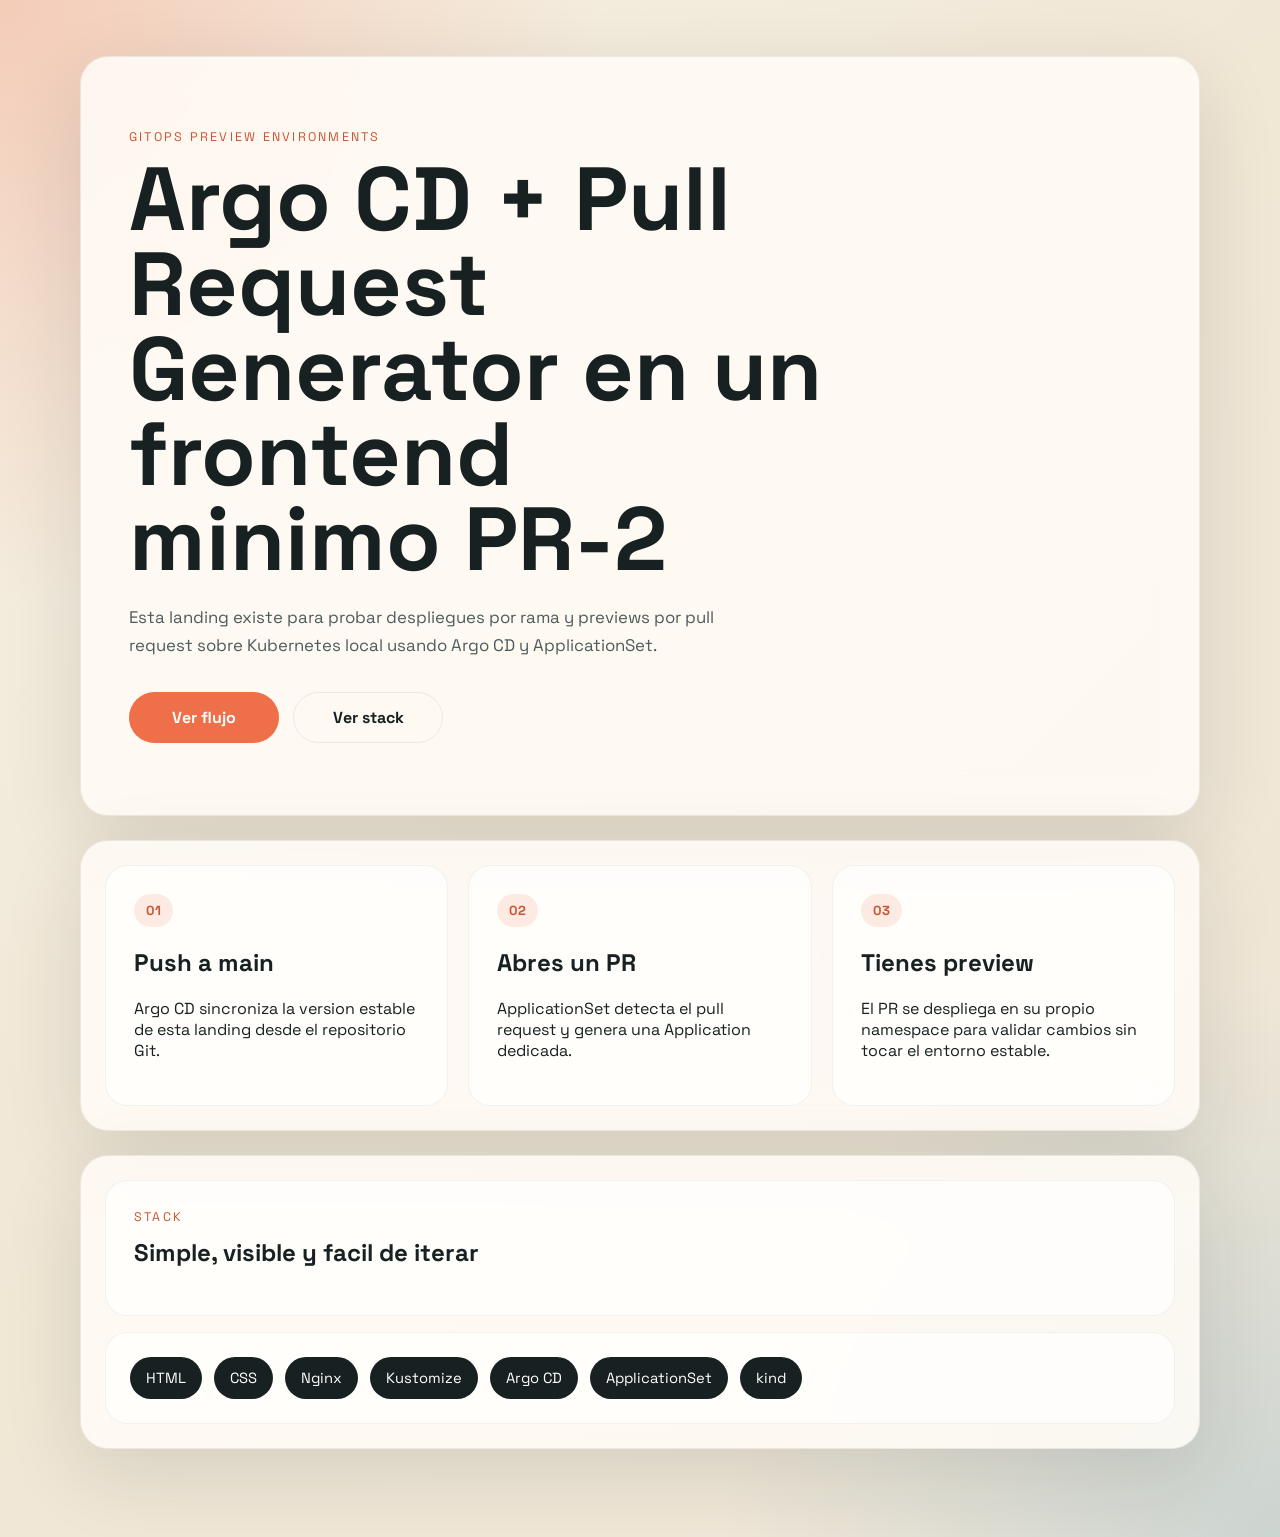
==== site/index.html @ 263b5add "Refactor landing repo for generated GitOps delivery" ====
<!doctype html>
<html lang="en">
  <head>
    <meta charset="UTF-8" />
    <meta name="viewport" content="width=device-width, initial-scale=1.0" />
    <title>Argo PR Generator POC</title>
    <link rel="preconnect" href="https://fonts.googleapis.com" />
    <link rel="preconnect" href="https://fonts.gstatic.com" crossorigin />
    <link
      href="https://fonts.googleapis.com/css2?family=Space+Grotesk:wght@400;500;700&display=swap"
      rel="stylesheet"
    />
    <link rel="stylesheet" href="./style.css" />
  </head>
  <body>
    <main class="shell">
      <section class="hero">
        <p class="eyebrow">GitOps Preview Environments </p>
        <h1>Argo CD + Pull Request Generator en un frontend minimo PR-2</h1>
        <p class="lede">
          Esta landing existe para probar despliegues por rama y previews por pull
          request sobre Kubernetes local usando Argo CD y ApplicationSet.
        </p>

        <div class="actions">
          <a class="button button-primary" href="#flow">Ver flujo</a>
          <a class="button button-secondary" href="#stack">Ver stack</a>
        </div>
      </section>

      <section id="flow" class="panel grid">
        <article>
          <span class="step">01</span>
          <h2>Push a main</h2>
          <p>
            Argo CD sincroniza la version estable de esta landing desde el
            repositorio Git.
          </p>
        </article>
        <article>
          <span class="step">02</span>
          <h2>Abres un PR</h2>
          <p>
            ApplicationSet detecta el pull request y genera una Application
            dedicada.
          </p>
        </article>
        <article>
          <span class="step">03</span>
          <h2>Tienes preview</h2>
          <p>
            El PR se despliega en su propio namespace para validar cambios sin
            tocar el entorno estable.
          </p>
        </article>
      </section>

      <section id="stack" class="panel">
        <div class="stack-header">
          <p class="eyebrow">Stack</p>
          <h2>Simple, visible y facil de iterar</h2>
        </div>
        <div class="pill-row">
          <span>HTML</span>
          <span>CSS</span>
          <span>Nginx</span>
          <span>Kustomize</span>
          <span>Argo CD</span>
          <span>ApplicationSet</span>
          <span>kind</span>
        </div>
      </section>
    </main>
  </body>
</html>
---- site/style.css ----
:root {
  --bg: #f5efe2;
  --surface: rgba(255, 252, 246, 0.88);
  --text: #172121;
  --muted: #4c5b5c;
  --accent: #ef6f48;
  --accent-dark: #c85635;
  --border: rgba(23, 33, 33, 0.08);
  --shadow: 0 24px 80px rgba(23, 33, 33, 0.12);
}

* {
  box-sizing: border-box;
}

html {
  scroll-behavior: smooth;
}

body {
  margin: 0;
  min-height: 100vh;
  font-family: "Space Grotesk", sans-serif;
  color: var(--text);
  background:
    radial-gradient(circle at top left, rgba(239, 111, 72, 0.28), transparent 30%),
    radial-gradient(circle at bottom right, rgba(22, 121, 171, 0.16), transparent 28%),
    linear-gradient(135deg, #f6f0e4 0%, #f0e7d5 48%, #efe6d8 100%);
}

.shell {
  width: min(1120px, calc(100% - 32px));
  margin: 0 auto;
  padding: 56px 0 88px;
}

.hero,
.panel {
  background: var(--surface);
  backdrop-filter: blur(18px);
  border: 1px solid var(--border);
  border-radius: 28px;
  box-shadow: var(--shadow);
}

.hero {
  padding: 72px 48px;
}

.eyebrow {
  margin: 0 0 12px;
  letter-spacing: 0.18em;
  text-transform: uppercase;
  font-size: 0.78rem;
  color: var(--accent-dark);
}

h1,
h2,
p {
  margin-top: 0;
}

h1 {
  max-width: 12ch;
  margin-bottom: 20px;
  font-size: clamp(3rem, 7vw, 5.8rem);
  line-height: 0.95;
}

.lede {
  max-width: 650px;
  margin-bottom: 32px;
  font-size: 1.05rem;
  line-height: 1.7;
  color: var(--muted);
}

.actions {
  display: flex;
  gap: 14px;
  flex-wrap: wrap;
}

.button {
  display: inline-flex;
  align-items: center;
  justify-content: center;
  min-width: 150px;
  padding: 14px 20px;
  border-radius: 999px;
  text-decoration: none;
  font-weight: 700;
  transition:
    transform 180ms ease,
    background-color 180ms ease,
    color 180ms ease;
}

.button:hover {
  transform: translateY(-2px);
}

.button-primary {
  background: var(--accent);
  color: #fff;
}

.button-secondary {
  border: 1px solid var(--border);
  color: var(--text);
}

.grid {
  display: grid;
  grid-template-columns: repeat(3, minmax(0, 1fr));
  gap: 20px;
  margin-top: 24px;
  padding: 24px;
}

.grid article,
.stack-header,
.pill-row {
  background: rgba(255, 255, 255, 0.72);
  border-radius: 22px;
  border: 1px solid rgba(23, 33, 33, 0.06);
}

.grid article {
  padding: 28px;
}

.step {
  display: inline-flex;
  margin-bottom: 20px;
  padding: 8px 12px;
  border-radius: 999px;
  background: rgba(239, 111, 72, 0.14);
  color: var(--accent-dark);
  font-size: 0.82rem;
  font-weight: 700;
}

.panel {
  margin-top: 24px;
  padding: 24px;
}

.stack-header {
  padding: 28px;
  margin-bottom: 16px;
}

.pill-row {
  display: flex;
  flex-wrap: wrap;
  gap: 12px;
  padding: 24px;
}

.pill-row span {
  display: inline-flex;
  padding: 12px 16px;
  border-radius: 999px;
  background: #172121;
  color: #fff;
  font-size: 0.92rem;
}

@media (max-width: 820px) {
  .hero {
    padding: 40px 24px;
  }

  .grid {
    grid-template-columns: 1fr;
  }
}
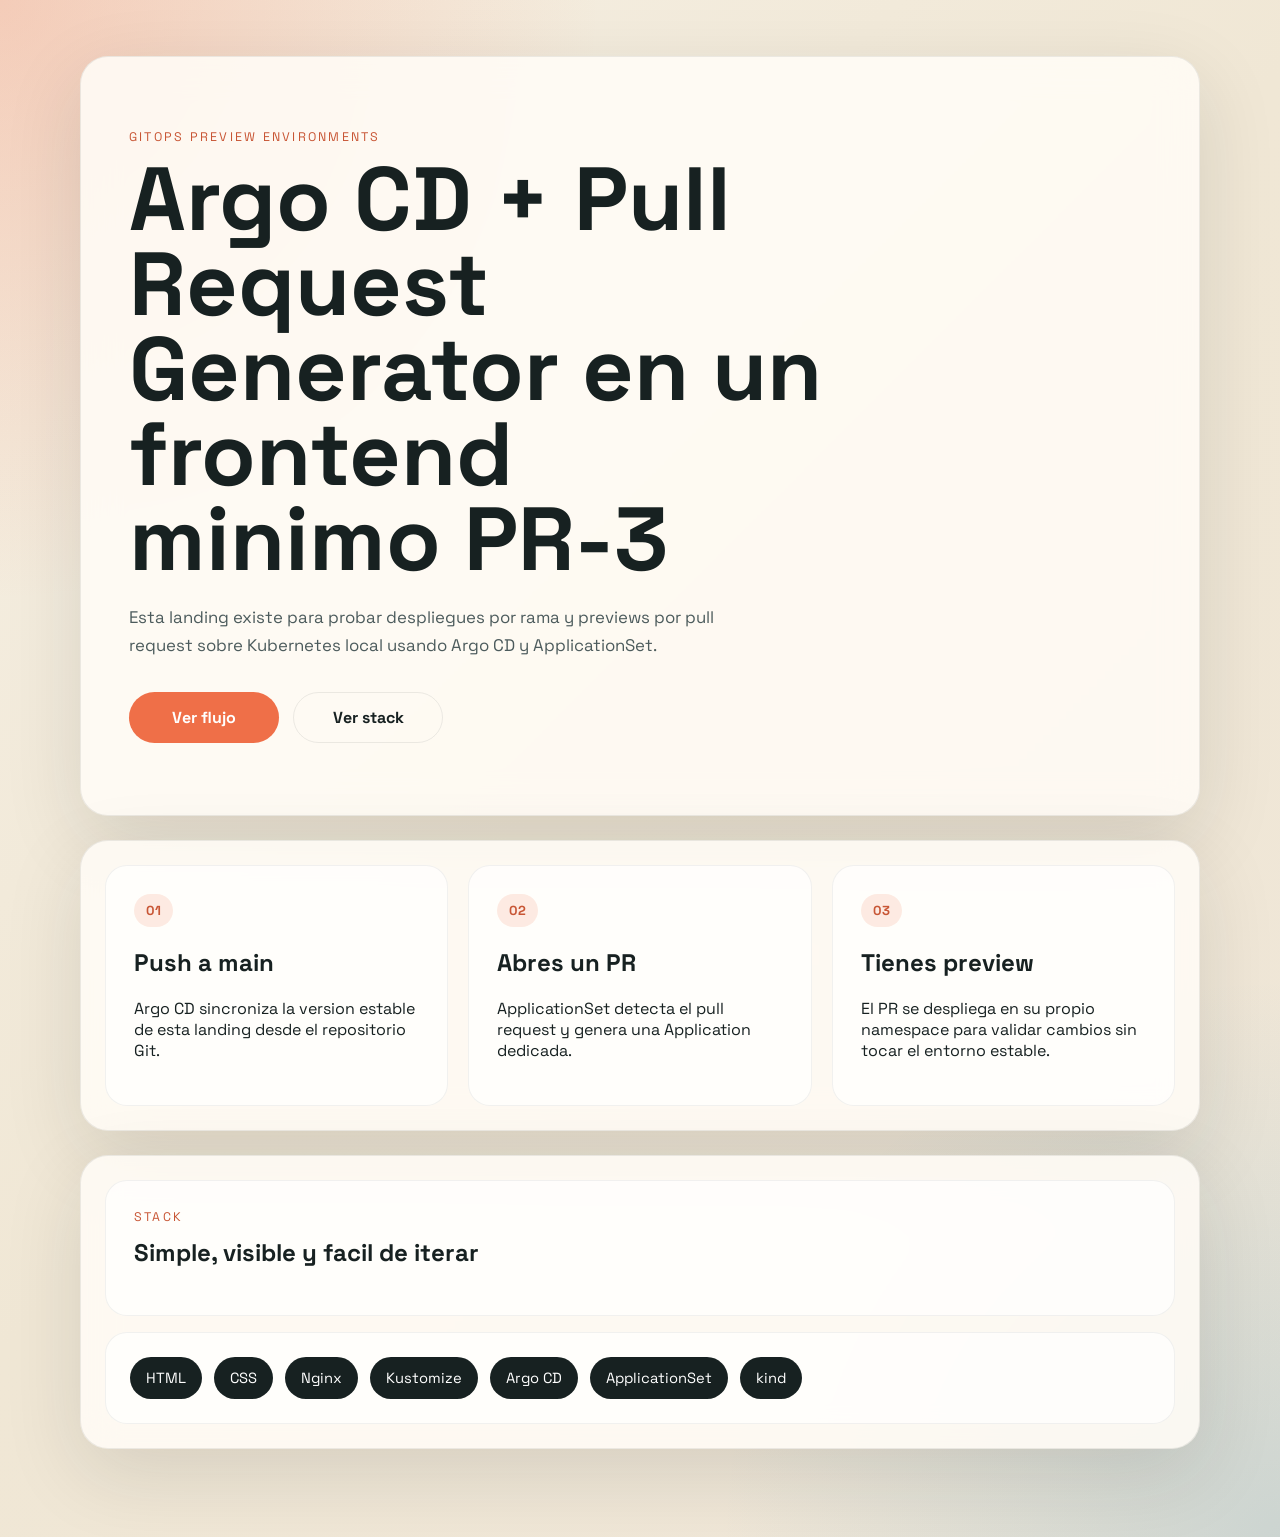
==== commit 78d62150: "Update index.html to reflect PR-3 in the title" ====
--- a/site/index.html
+++ b/site/index.html
@@ -16,7 +16,7 @@
     <main class="shell">
       <section class="hero">
         <p class="eyebrow">GitOps Preview Environments </p>
-        <h1>Argo CD + Pull Request Generator en un frontend minimo PR-2</h1>
+        <h1>Argo CD + Pull Request Generator en un frontend minimo PR-3</h1>
         <p class="lede">
           Esta landing existe para probar despliegues por rama y previews por pull
           request sobre Kubernetes local usando Argo CD y ApplicationSet.
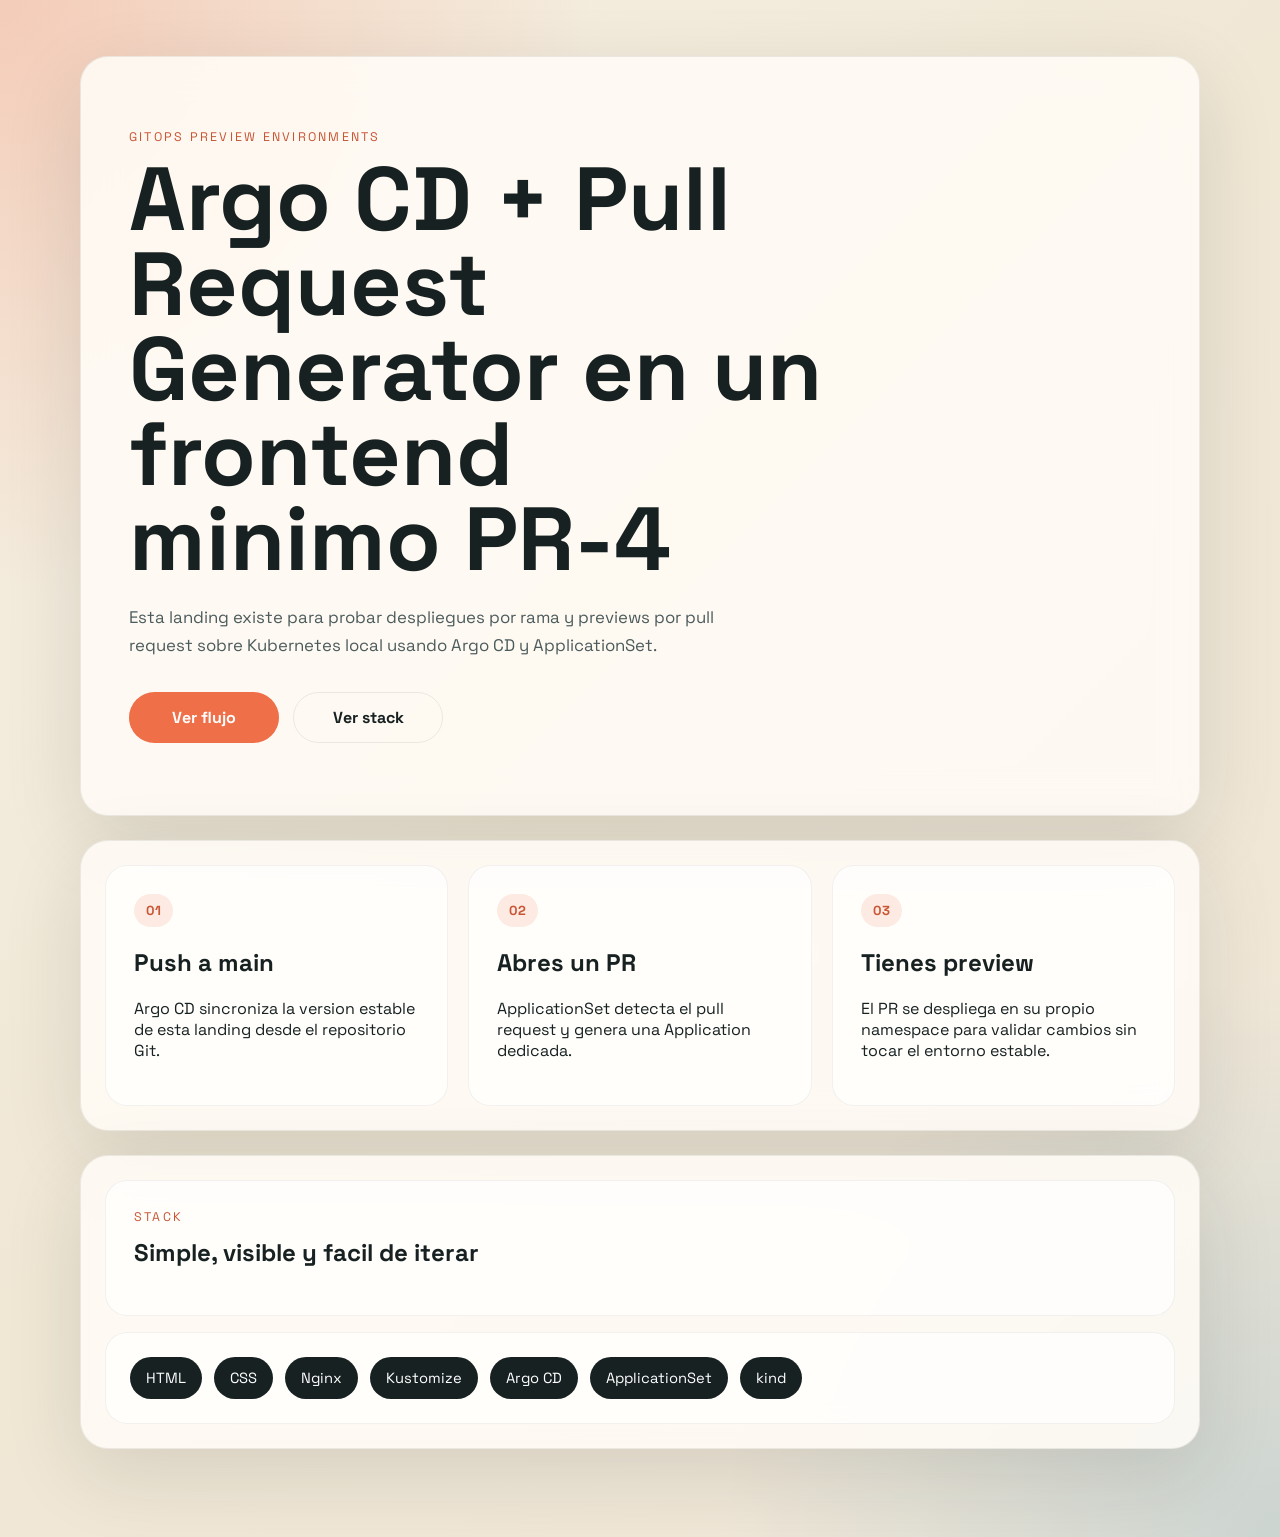
==== commit 921bee78: "Update index.html to reflect changes for PR-4 in the GitOps Preview Environments" ====
--- a/site/index.html
+++ b/site/index.html
@@ -16,7 +16,7 @@
     <main class="shell">
       <section class="hero">
         <p class="eyebrow">GitOps Preview Environments </p>
-        <h1>Argo CD + Pull Request Generator en un frontend minimo PR-3</h1>
+        <h1>Argo CD + Pull Request Generator en un frontend minimo PR-4</h1>
         <p class="lede">
           Esta landing existe para probar despliegues por rama y previews por pull
           request sobre Kubernetes local usando Argo CD y ApplicationSet.
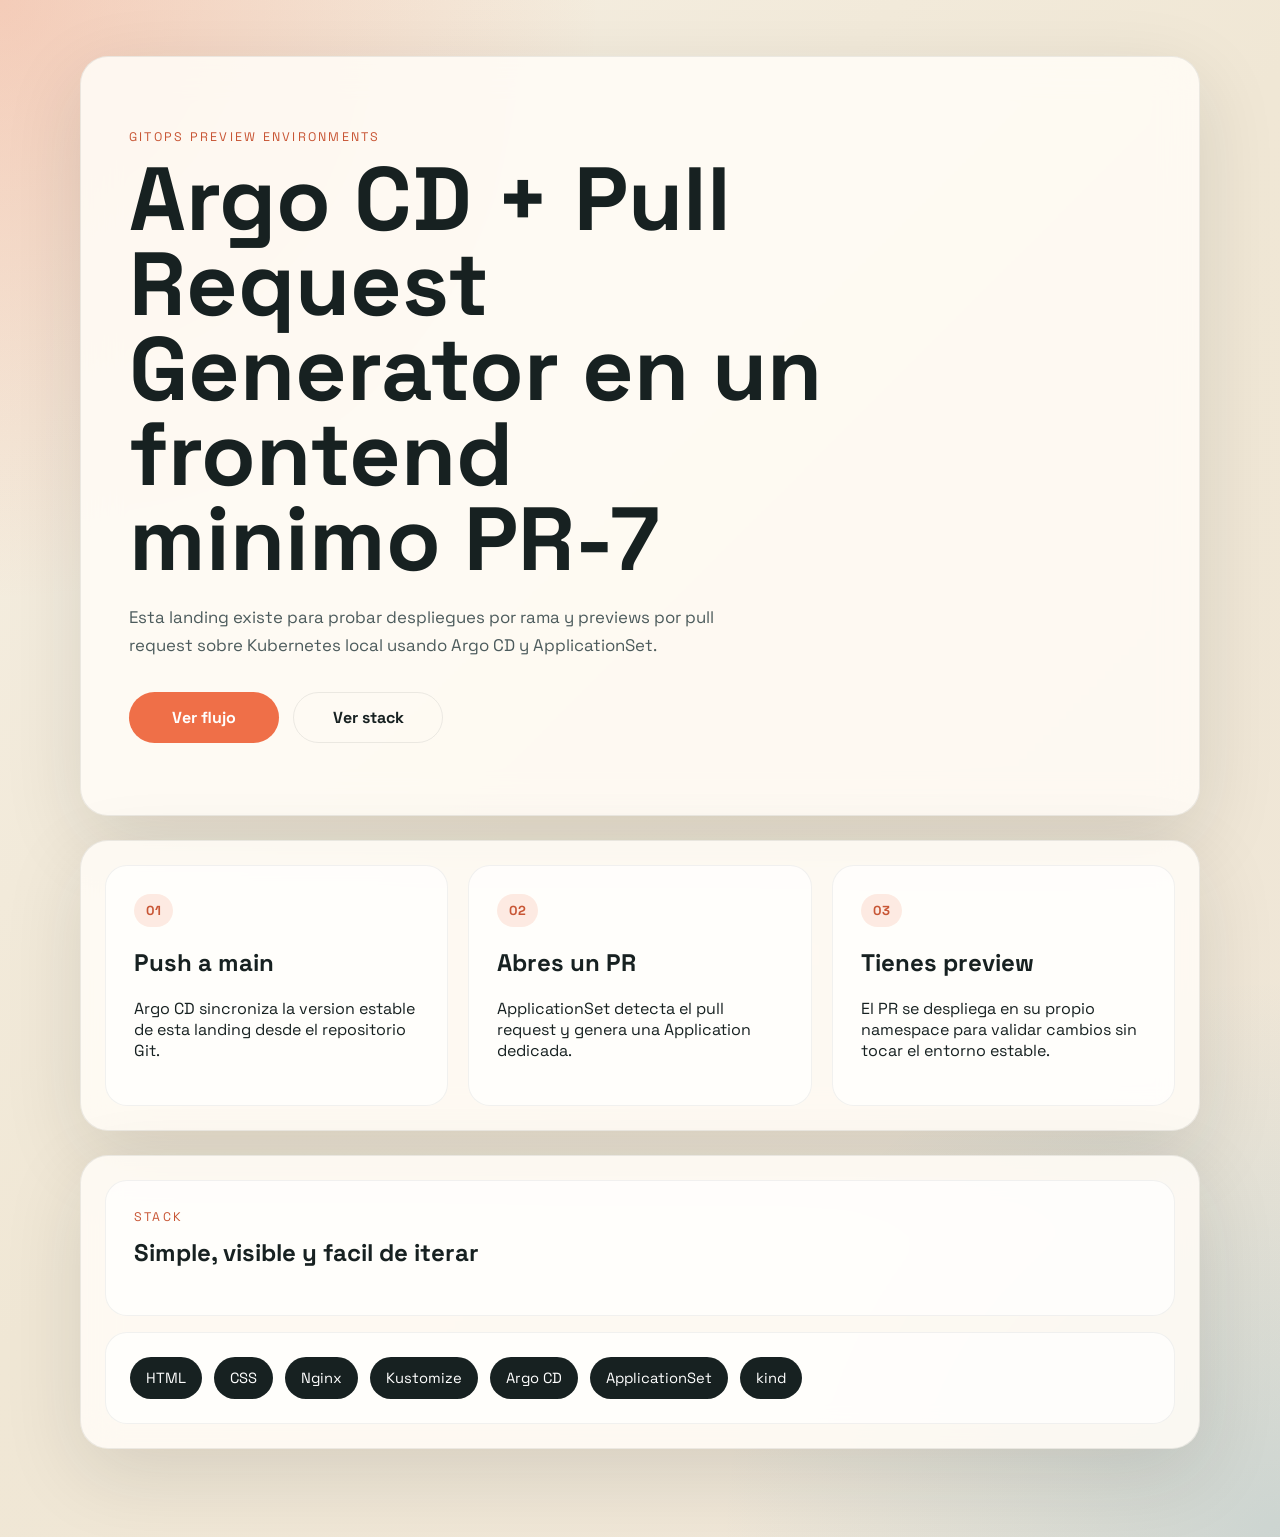
==== commit 6fd8a653: "Update index.html to reflect PR-7 in the title" ====
--- a/site/index.html
+++ b/site/index.html
@@ -16,7 +16,7 @@
     <main class="shell">
       <section class="hero">
         <p class="eyebrow">GitOps Preview Environments </p>
-        <h1>Argo CD + Pull Request Generator en un frontend minimo PR-4</h1>
+        <h1>Argo CD + Pull Request Generator en un frontend minimo PR-7</h1>
         <p class="lede">
           Esta landing existe para probar despliegues por rama y previews por pull
           request sobre Kubernetes local usando Argo CD y ApplicationSet.
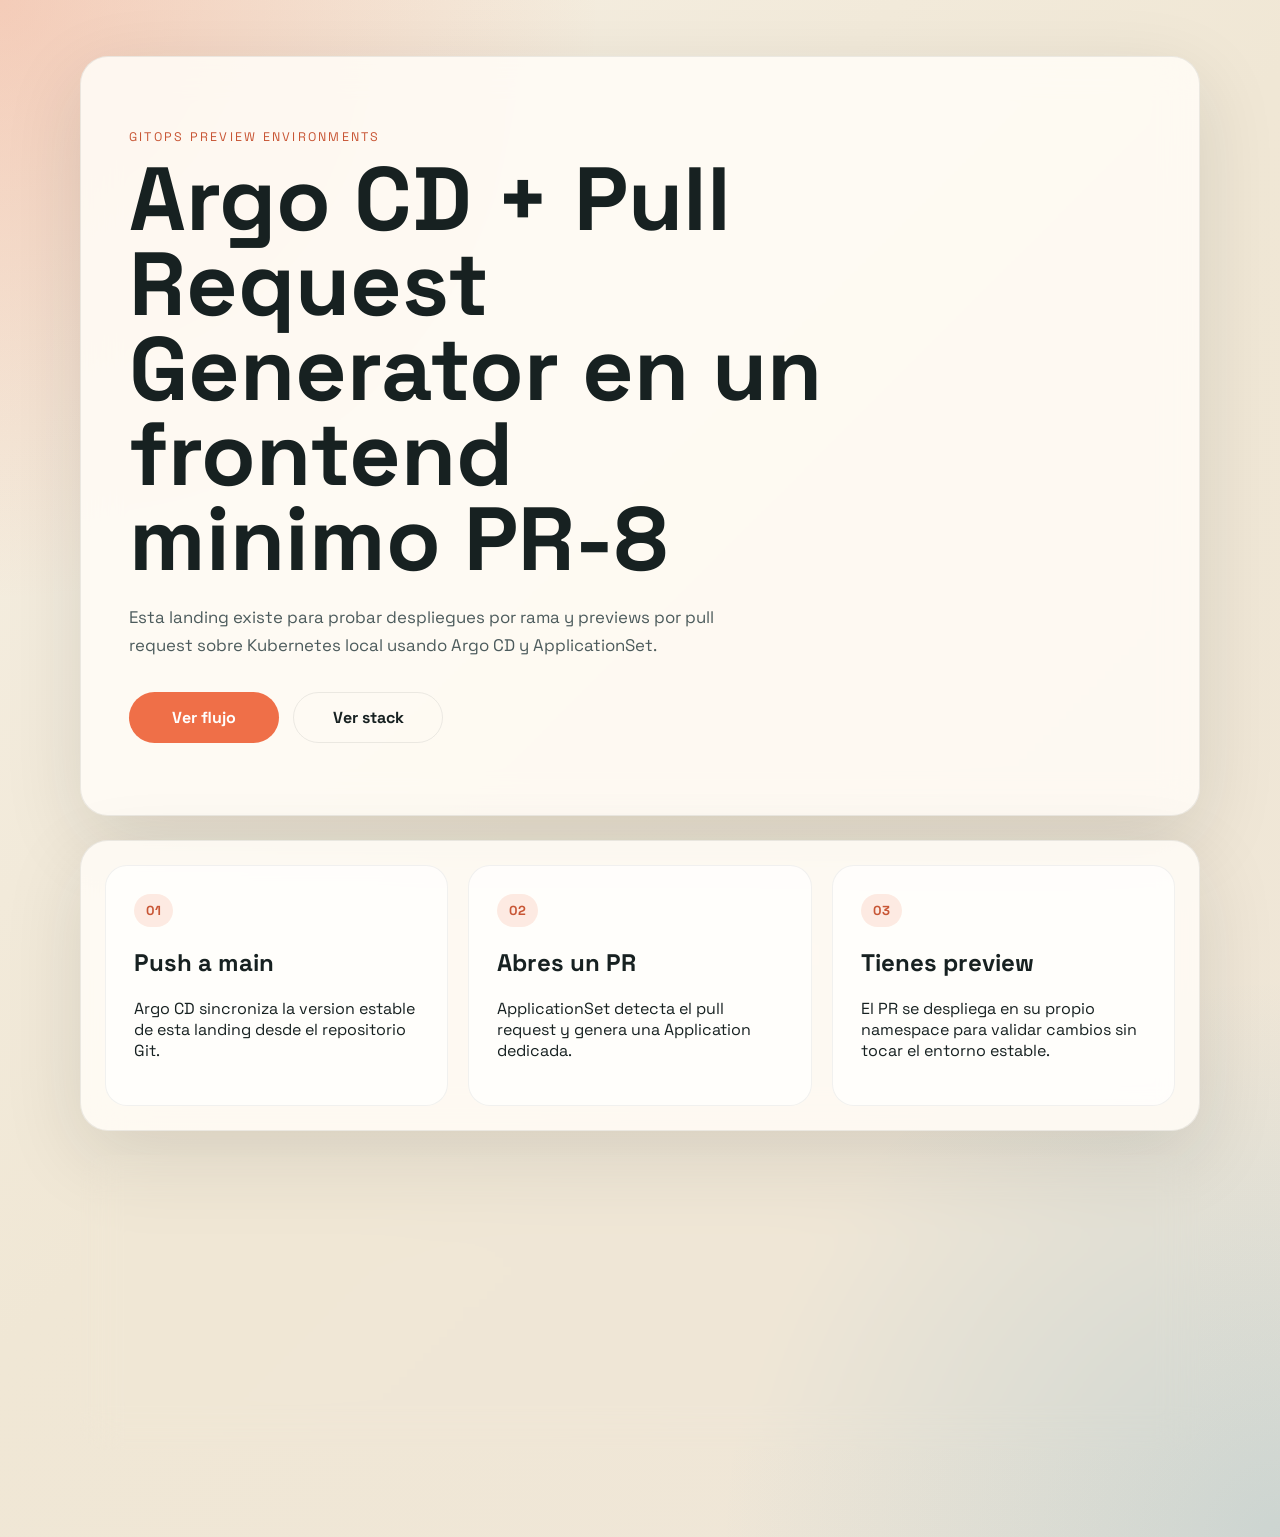
==== commit f20cbd3f: "Update index.html to reflect PR-7 in the title" ====
--- a/site/index.html
+++ b/site/index.html
@@ -16,7 +16,7 @@
     <main class="shell">
       <section class="hero">
         <p class="eyebrow">GitOps Preview Environments </p>
-        <h1>Argo CD + Pull Request Generator en un frontend minimo PR-7</h1>
+        <h1>Argo CD + Pull Request Generator en un frontend minimo PR-8</h1>
         <p class="lede">
           Esta landing existe para probar despliegues por rama y previews por pull
           request sobre Kubernetes local usando Argo CD y ApplicationSet.
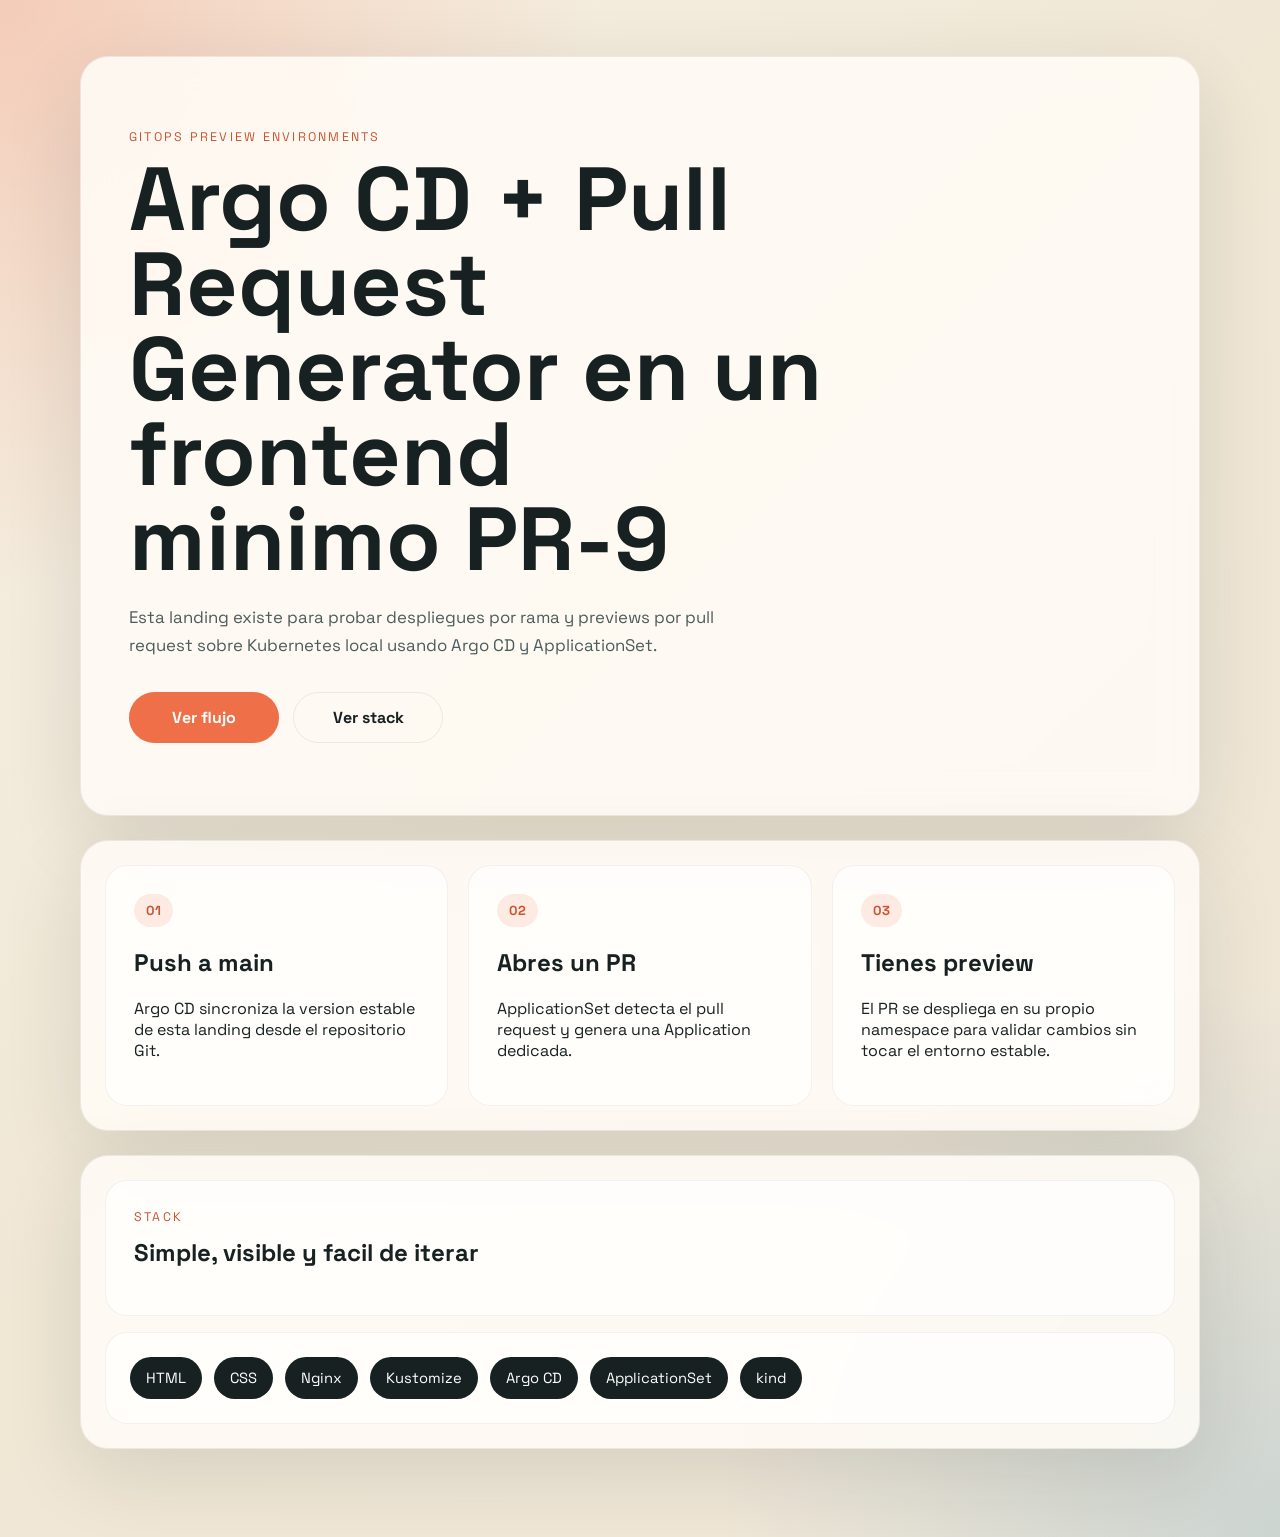
==== commit 3bf4890a: "Update index.html to reflect PR-9 in the title" ====
--- a/site/index.html
+++ b/site/index.html
@@ -16,7 +16,7 @@
     <main class="shell">
       <section class="hero">
         <p class="eyebrow">GitOps Preview Environments </p>
-        <h1>Argo CD + Pull Request Generator en un frontend minimo PR-8</h1>
+        <h1>Argo CD + Pull Request Generator en un frontend minimo PR-9</h1>
         <p class="lede">
           Esta landing existe para probar despliegues por rama y previews por pull
           request sobre Kubernetes local usando Argo CD y ApplicationSet.
